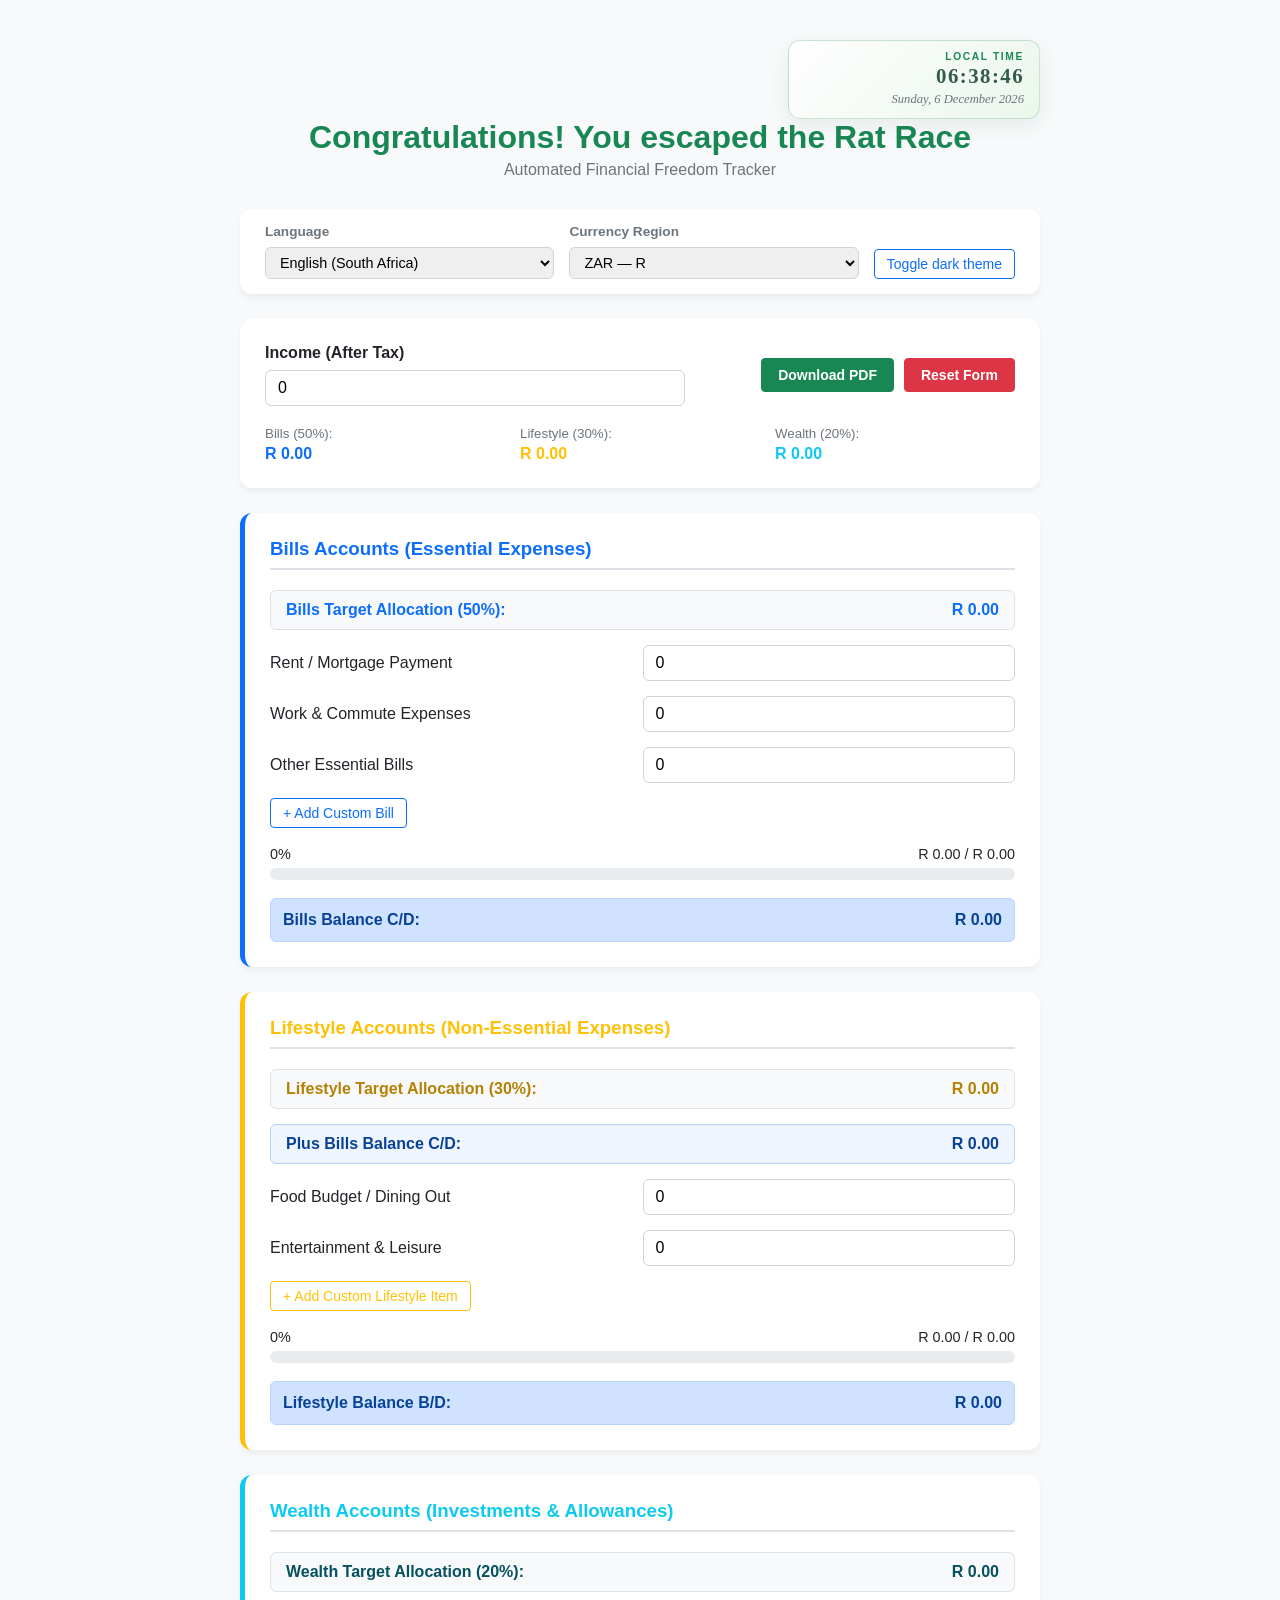
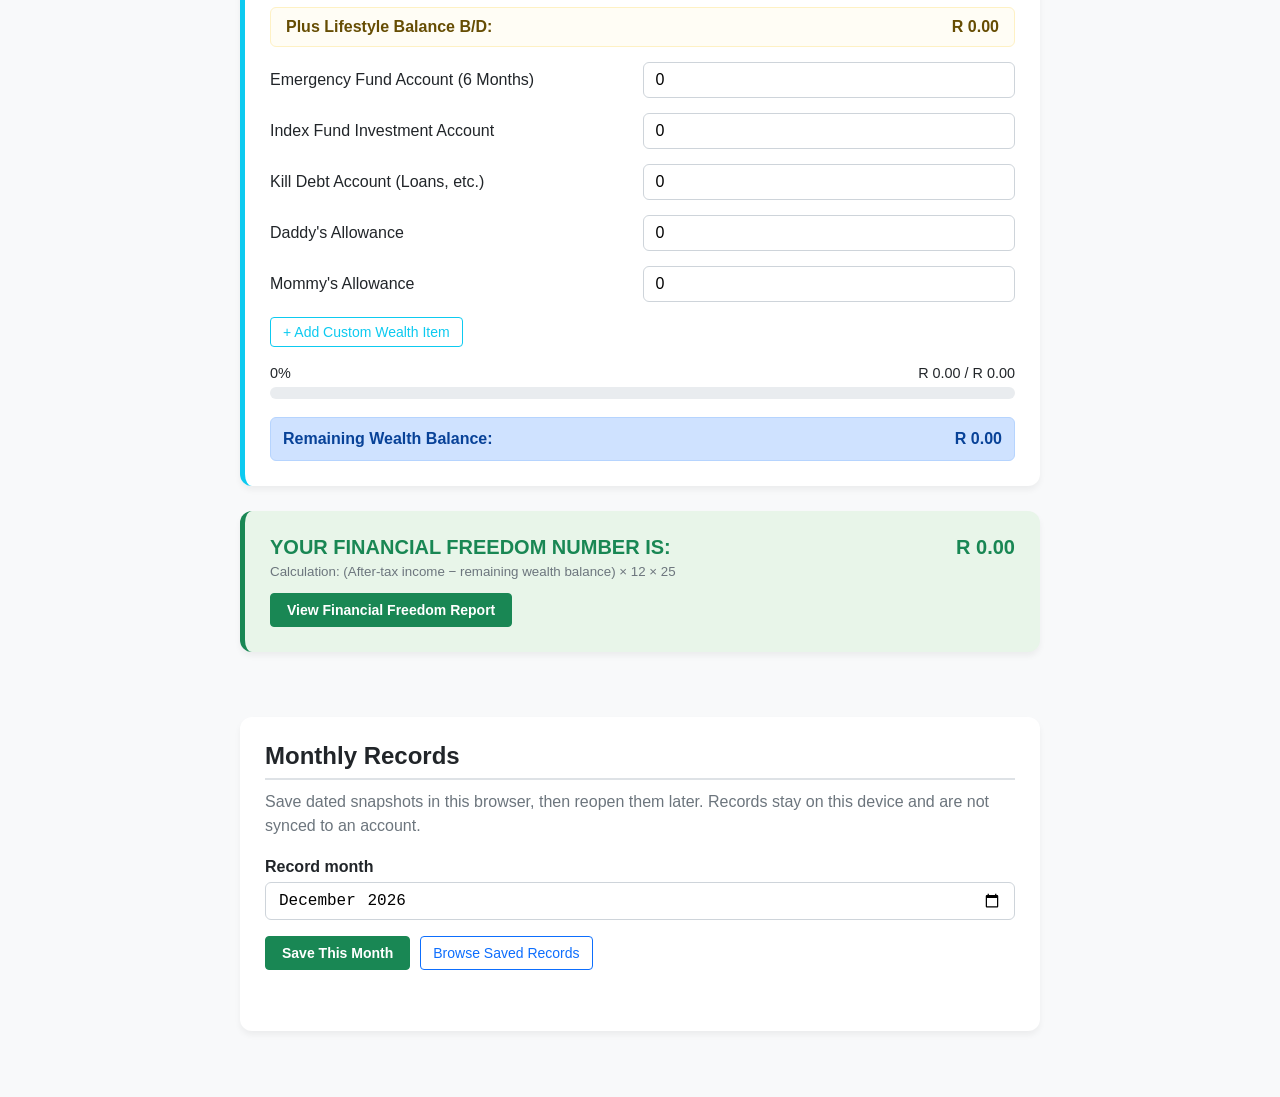
==== index.html @ a283a04d "Add site files for GitHub Pages" ====
<!DOCTYPE html>
<html lang="en-ZA">
<head>
  <meta charset="UTF-8">
  <meta name="viewport" content="width=device-width, initial-scale=1.0">
  <title>Escaping the Rat Race - Universal Rolling Budget Tracker</title>
  <style>
    body { font-family: -apple-system, BlinkMacSystemFont, "Segoe UI", Roboto, Helvetica, Arial, sans-serif; background-color: #f8f9fa; color: #212529; margin: 0; padding: 20px; }
    .container { max-width: 800px; margin: 0 auto; padding: 20px; }
    .text-center { position: relative; text-align: center; margin-bottom: 30px; padding-top: 58px; }
    .current-datetime {
      position: absolute;
      top: 0;
      right: 0;
      min-width: 220px;
      padding: 10px 15px 11px;
      border: 1px solid rgba(25, 135, 84, 0.22);
      border-radius: 12px;
      background: linear-gradient(135deg, rgba(255,255,255,0.96), rgba(232,245,233,0.9));
      box-shadow: 0 7px 20px rgba(25, 80, 55, 0.08);
      color: #355b49;
      text-align: right;
      font-variant-numeric: tabular-nums;
    }
    .current-datetime-label {
      display: block;
      margin-bottom: 2px;
      color: #198754;
      font-size: 0.64rem;
      font-weight: 800;
      letter-spacing: 0.16em;
      text-transform: uppercase;
    }
    .current-datetime-time {
      display: block;
      font-family: Georgia, "Times New Roman", serif;
      font-size: 1.3rem;
      font-weight: 700;
      letter-spacing: 0.07em;
      line-height: 1.2;
    }
    .current-datetime-date {
      display: block;
      margin-top: 3px;
      color: #6c757d;
      font-family: Georgia, "Times New Roman", serif;
      font-size: 0.79rem;
      font-style: italic;
    }
    .text-success { color: #198754; }
    .card { background: #ffffff; padding: 25px; border-radius: 12px; box-shadow: 0 4px 6px rgba(0,0,0,0.05); margin-bottom: 25px; }
    .border-bills { border-left: 5px solid #0d6efd; }
    .border-lifestyle { border-left: 5px solid #ffc107; }
    .border-wealth { border-left: 5px solid #0dcaf0; }
    .border-freedom { border-left: 5px solid #198754; background-color: #e8f5e9; }
    .row { display: flex; flex-wrap: wrap; margin-bottom: 15px; align-items: center; }
    .col { flex: 1; min-width: 250px; }
    .form-label { font-weight: bold; display: block; margin-bottom: 8px; }
    .form-control { width: 100%; padding: 8px 12px; border: 1px solid #ced4da; border-radius: 6px; box-sizing: border-box; font-size: 1rem; }
    .display-row { background: #f8f9fa; border: 1px solid #dee2e6; border-radius: 6px; padding: 10px 15px; margin-bottom: 15px; display: flex; justify-content: space-between; font-weight: bold; }
    .alert { padding: 12px; border-radius: 6px; font-weight: bold; display: flex; justify-content: space-between; margin-top: 15px; border: 1px solid transparent; transition: all 0.2s ease; }
    
    .balance-positive { background-color: #cfe2ff; color: #084298; border-color: #b6d4fe; }
    .balance-negative { background-color: #f8d7da; color: #842029; border-color: #f5c2c7; }
    
    .btn { padding: 6px 12px; border-radius: 4px; cursor: pointer; font-weight: 500; font-size: 0.875rem; background: transparent; transition: all 0.2s; }
    .btn-outline-primary { border: 1px solid #0d6efd; color: #0d6efd; }
    .btn-outline-primary:hover { background: #0d6efd; color: #fff; }
    .btn-outline-warning { border: 1px solid #ffc107; color: #ffc107; }
    .btn-outline-warning:hover { background: #ffc107; color: #212529; }
    .btn-outline-info { border: 1px solid #0dcaf0; color: #0dcaf0; }
    .btn-outline-info:hover { background: #0dcaf0; color: #212529; }
    .btn-outline-danger { border: 1px solid #dc3545; color: #dc3545; padding: 4px 8px; }
    .btn-outline-danger:hover { background: #dc3545; color: #fff; }
    .btn-danger { background-color: #dc3545; color: white; border: 1px solid #dc3545; padding: 8px 16px; font-weight: bold; margin-left: 5px; }
    .btn-danger:hover { background-color: #bb2d3b; border-color: #b02a37; }
    .btn-success { background-color: #198754; color: white; border: 1px solid #198754; padding: 8px 16px; font-weight: bold; }
    .btn-success:hover { background-color: #157347; border-color: #146c43; }
    .section-title { margin-top: 0; margin-bottom: 20px; padding-bottom: 8px; border-bottom: 2px solid #dee2e6; }
    .dynamic-row { display: flex; gap: 10px; margin-bottom: 10px; align-items: center; width: 100%; }

    body.dark-theme { background-color: #121820; color: #e2e8f0; color-scheme: dark; }
    .dark-theme .card { background-color: #1e2935; box-shadow: 0 4px 10px rgba(0,0,0,0.3); }
    .dark-theme .text-success,
    .dark-theme #lblFreedomTitle { color: #75d69c !important; }
    .dark-theme .form-label,
    .dark-theme label { color: #e2e8f0 !important; }
    .dark-theme .form-control { background-color: #111923; color: #e2e8f0; border-color: #526170; }
    .dark-theme .form-control::placeholder { color: #aab6c2; }
    .dark-theme .display-row { background-color: #263443; border-color: #526170; }
    .dark-theme .alert.balance-positive { background-color: #1e3a5f; color: #d7e8ff; border-color: #315a83; }
    .dark-theme .alert.balance-negative { background-color: #542b32; color: #ffe0e4; border-color: #87434d; }
    .dark-theme .border-freedom { background-color: #17352b; }
    .dark-theme .section-title { border-bottom-color: #526170; }
    .dark-theme .current-datetime {
      border-color: rgba(117, 214, 156, 0.28);
      background: linear-gradient(135deg, #1e2935, #203b32);
      color: #e2e8f0;
      box-shadow: 0 7px 20px rgba(0,0,0,0.22);
    }
    .dark-theme .current-datetime-label { color: #75d69c; }
    .dark-theme .current-datetime-date { color: #bdc8d3; }
    .dark-theme .btn-outline-primary,
    .dark-theme .btn-outline-warning,
    .dark-theme .btn-outline-info { filter: brightness(1.35); }
    .category-progress { margin: 18px 0; }
    .progress-summary { display: flex; justify-content: space-between; gap: 12px; margin-bottom: 6px; font-size: 0.9rem; font-variant-numeric: tabular-nums; }
    .progress-track { height: 12px; overflow: hidden; background: #e9ecef; border-radius: 999px; }
    .progress-fill { width: 0; height: 100%; border-radius: inherit; transition: width 0.25s ease, background-color 0.25s ease; }
    .progress-fill.progress-bills { background-color: #0d6efd; }
    .progress-fill.progress-lifestyle { background-color: #d39e00; }
    .progress-fill.progress-wealth { background-color: #0aa2c0; }
    .progress-fill.near-limit { background-color: #fd7e14; }
    .progress-fill.over-limit { background-color: #dc3545; }
    .dark-theme .progress-track { background-color: #394858; }
    html[dir="rtl"] .progress-track { direction: rtl; }
    .report-dialog {
      width: min(940px, calc(100% - 32px));
      max-width: 940px;
      max-height: calc(100vh - 32px);
      overflow: auto;
      border: 0;
      border-radius: 12px;
      padding: 24px;
      color: #212529;
      background: #fff;
      box-shadow: 0 16px 48px rgba(0,0,0,0.28);
    }
    .report-dialog::backdrop { background: rgba(15, 23, 42, 0.72); }
    .dark-theme .report-dialog { color: #e2e8f0; background: #1e2935; }
    .records-dialog {
      width: min(620px, calc(100% - 32px));
      max-width: 620px;
    }
    .records-actions { display: flex; flex-wrap: wrap; gap: 10px; margin-top: 16px; }
    .records-status { min-height: 1.5em; margin: 12px 0 0; font-weight: 600; }
    .records-dialog .report-section { margin-top: 16px; }
    .records-dialog .report-input-grid { margin-top: 14px; }
    .report-header { display: flex; justify-content: space-between; gap: 16px; align-items: flex-start; }
    .report-header h2 { margin: 0 0 8px; }
    .report-notice { margin: 0 0 20px; color: #6c757d; line-height: 1.5; }
    .dark-theme .report-notice { color: #bdc8d3; }
    .report-section { border-top: 1px solid #dee2e6; padding-top: 18px; margin-top: 20px; }
    .dark-theme .report-section { border-top-color: #526170; }
    .report-input-grid { display: grid; grid-template-columns: repeat(auto-fit, minmax(180px, 1fr)); gap: 12px; }
    .report-input-grid label { font-weight: 600; }
    .report-input-grid input { margin-top: 6px; }
    .report-scenario-inputs { margin-top: 14px; }
    .report-summary-grid, .report-scenario-grid { display: grid; grid-template-columns: repeat(auto-fit, minmax(190px, 1fr)); gap: 12px; }
    .report-metric { background: #f8f9fa; border: 1px solid #dee2e6; border-radius: 8px; padding: 12px; }
    .dark-theme .report-metric { background: #263443; border-color: #526170; }
    .report-metric strong { display: block; margin-top: 6px; font-size: 1.1rem; overflow-wrap: anywhere; }
    .report-time-to-goal {
      margin: 22px 0;
      padding: 22px;
      border: 2px solid #198754;
      border-radius: 10px;
      background: #e8f5e9;
      color: #146c43;
      font-size: clamp(1.35rem, 3.5vw, 2rem);
      font-weight: 800;
      line-height: 1.35;
      text-align: center;
    }
    .dark-theme .report-time-to-goal { background: #17352b; color: #75d69c; }
    .report-chart { width: 100%; min-height: 250px; margin-top: 12px; }
    .report-chart svg { display: block; width: 100%; height: auto; }
    .report-table-wrap { overflow-x: auto; }
    .report-table { width: 100%; border-collapse: collapse; font-variant-numeric: tabular-nums; }
    .report-table th, .report-table td { padding: 9px; text-align: left; border-bottom: 1px solid #dee2e6; }
    .dark-theme .report-table th, .dark-theme .report-table td { border-bottom-color: #526170; }
    .dark-theme .report-chart svg text { fill: #e2e8f0 !important; }
    .report-error { color: #b02a37; font-weight: 600; }
    .report-actions { display: flex; flex-wrap: wrap; gap: 10px; margin-top: 20px; }
    .report-fund-list { padding-left: 22px; }
    .report-fund-list li { margin: 8px 0; }
    @media (prefers-reduced-motion: reduce) {
      .progress-fill { transition: none; }
    }
    @media (max-width: 560px) {
      .text-center { padding-top: 72px; }
      .current-datetime { right: 50%; min-width: 0; padding: 7px 11px; transform: translateX(50%); }
      .current-datetime-time { font-size: 1.1rem; }
      .current-datetime-date { font-size: 0.73rem; }
    }
    @media print {
      body { background-color: #fff; padding: 0; }
      .btn, .btn-danger, .btn-success, select, .no-print { display: none !important; }
      .card { box-shadow: none; border: 1px solid #dee2e6; }
      body.printing-report > .container { display: none !important; }
      body.printing-report { background: #fff; color: #212529; padding: 0; }
      body.printing-report #reportDialog {
        display: block;
        position: static;
        inset: auto;
        width: auto;
        max-width: none;
        max-height: none;
        overflow: visible;
        margin: 0;
        padding: 0;
        border: 0;
        border-radius: 0;
        box-shadow: none;
        color: #212529;
        background: #fff;
      }
      body.printing-report #reportDialog::backdrop { display: none; }
      body.printing-report .report-metric { break-inside: avoid; }
      body.printing-report .report-chart svg text { fill: #212529 !important; }
    }
  </style>
</head>
<body>

  <div class="container">
    <div class="text-center">
      <div class="current-datetime" role="group" aria-label="Current local date and time">
        <span id="dateTimeLabel" class="current-datetime-label">Local time</span>
        <time id="currentTime" class="current-datetime-time"></time>
        <time id="currentDate" class="current-datetime-date"></time>
      </div>
      <h1 id="mainTitle" class="text-success" style="font-weight: 800; margin-bottom: 5px;">Congratulations! You escaped the Rat Race</h1>
      <p id="subTitle" style="color: #6c757d; margin: 0;">Automated Financial Freedom Tracker</p>
    </div>

    <!-- GLOBAL LOCALIZATION DROPDOWNS -->
    <div class="card no-print" style="padding: 15px 25px;">
      <div style="display: flex; gap: 15px; flex-wrap: wrap;">
        <div style="flex: 1; min-width: 220px;">
          <label id="lblLanguage" class="form-label" style="font-size: 0.85rem; color: #6c757d;">Language / Taal / Izilimi</label>
          <select id="langSelector" class="form-control" onchange="changeLanguage()" style="padding: 6px 10px; font-size: 0.9rem;">
            <!-- South African Official Languages -->
            <option value="en-ZA">English (South Africa)</option>
            <option value="en-ZM">English (Zambia)</option>
            <option value="af">Afrikaans</option>
            <option value="zu">isiZulu</option>
            <option value="xh">isiXhosa</option>
            <option value="st">Sesotho</option>
            <!-- Major Global Languages -->
            <option value="en-US">English (United States)</option>
            <option value="es">Español (Spanish)</option>
            <option value="fr">Français (French)</option>
            <option value="de">Deutsch (German)</option>
            <option value="zh">中文 (Chinese)</option>
            <option value="hi">हिन्दी (Hindi)</option>
            <option value="ar">العربية (Arabic)</option>
            <option value="pt">Português (Portuguese)</option>
            <option value="ru">Русский (Russian)</option>
            <option value="ja">日本語 (Japanese)</option>
          </select>
        </div>
        <div style="flex: 1; min-width: 220px;">
          <label id="lblCurrencyRegion" class="form-label" style="font-size: 0.85rem; color: #6c757d;">Currency Region</label>
          <select id="currencySelector" class="form-control" onchange="calculateBudget()" style="padding: 6px 10px; font-size: 0.9rem;">
            <!-- Primary and Global Currencies -->
            <option value="ZAR">ZAR — R</option>
            <option value="ZMW">ZMW — ZK</option>
            <option value="USD">USD — $</option>
            <option value="EUR">EUR — €</option>
            <option value="GBP">GBP — £</option>
            <!-- Extended African & Global Options -->
            <option value="BWP">BWP — P</option>
            <option value="NAD">NAD — $</option>
            <option value="NGN">NGN — ₦</option>
            <option value="KES">KES — KSh</option>
            <option value="JPY">JPY — ¥</option>
            <option value="CNY">CNY — ¥</option>
            <option value="INR">INR — ₹</option>
            <option value="AUD">AUD — $</option>
            <option value="CAD">CAD — $</option>
            <option value="BRL">BRL — R$</option>
            <option value="RUB">RUB — ₽</option>
          </select>
        </div>
        <div style="display: flex; align-items: flex-end;">
          <button id="btnTheme" class="btn btn-outline-primary" type="button" onclick="toggleTheme()" aria-pressed="false">Toggle dark theme</button>
        </div>
      </div>
    </div>

    <!-- MAIN INCOME INPUT -->
    <div class="card">
      <div class="row" style="margin-bottom: 20px;">
        <div style="flex: 2; min-width: 200px; margin-right: 15px;">
          <label id="lblIncome" class="form-label">Income (After Tax)</label>
          <input type="number" id="income" class="form-control" value="0" oninput="calculateBudget()">
        </div>
        <div style="flex: 1.5; min-width: 220px; display: flex; align-items: flex-end; justify-content: flex-end; gap: 5px;">
          <button id="btnPrint" class="btn btn-success" onclick="window.print()">Download PDF</button>
          <button id="btnReset" class="btn btn-danger" onclick="resetForm()">Reset Form</button>
        </div>
      </div>

      <!-- Summary Targets Display -->
      <div style="display: flex; gap: 15px; flex-wrap: wrap;">
        <div style="flex: 1; min-width: 150px;" class="target-box">
          <small id="lblOverviewBills" style="color: #6c757d; display: block; margin-bottom: 4px;">Bills (50%):</small>
          <span id="overviewBills" style="color: #0d6efd; font-weight: bold;">0.00</span>
        </div>
        <div style="flex: 1; min-width: 150px;" class="target-box">
          <small id="lblOverviewLifestyle" style="color: #6c757d; display: block; margin-bottom: 4px;">Lifestyle (30%):</small>
          <span id="overviewLifestyle" style="color: #ffc107; font-weight: bold;">0.00</span>
        </div>
        <div style="flex: 1; min-width: 150px;" class="target-box">
          <small id="lblOverviewWealth" style="color: #6c757d; display: block; margin-bottom: 4px;">Wealth (20%):</small>
          <span id="overviewWealth" style="color: #0dcaf0; font-weight: bold;">0.00</span>
        </div>
      </div>
    </div>

    <!-- BILLS ACCOUNTS -->
    <div class="card border-bills">
      <h3 id="titleBills" class="section-title" style="color: #0d6efd;">Bills Accounts (Essential Expenses)</h3>
      <div class="display-row" style="color: #0d6efd;">
        <span id="lblTargetBills">Bills Target Allocation (50%):</span>
        <span id="targetBills">0.00</span>
      </div>
      <div class="row">
        <div class="col"><label id="lblRent">Rent / Mortgage Payment</label></div>
        <div class="col"><input type="number" id="rent" class="form-control expense-bills" value="0" oninput="calculateBudget()"></div>
      </div>
      <div class="row">
        <div class="col"><label id="lblWork">Work & Commute Expenses</label></div>
        <div class="col"><input type="number" id="workExpenses" class="form-control expense-bills" value="0" oninput="calculateBudget()"></div>
      </div>
      <div class="row">
        <div class="col"><label id="lblOtherBills">Other Essential Bills</label></div>
        <div class="col"><input type="number" id="otherBills" class="form-control expense-bills" value="0" oninput="calculateBudget()"></div>
      </div>
      <div id="bills-dynamic-container" style="margin-bottom: 15px;"></div>
      <div>
        <button id="btnAddBill" class="btn btn-outline-primary" onclick="addNewRow('bills-dynamic-container', 'expense-bills')">+ Add Custom Bill</button>
      </div>
      <div class="category-progress">
        <div class="progress-summary">
          <span id="billsProgressPercent">0%</span>
          <span id="billsProgressAmount"></span>
        </div>
        <div id="billsProgress" class="progress-track" role="progressbar" aria-labelledby="titleBills" aria-valuemin="0" aria-valuemax="100" aria-valuenow="0" aria-valuetext="0%">
          <div id="billsProgressFill" class="progress-fill progress-bills"></div>
        </div>
      </div>
        <div id="billsAlertBox" class="alert balance-positive">
        <span id="lblBillsBalText">Bills Balance C/D:</span>
        <span id="billsBalance">0.00</span>
      </div>
    </div>

    <!-- LIFESTYLE ACCOUNTS -->
    <div class="card border-lifestyle">
      <h3 id="titleLifestyle" class="section-title" style="color: #ffc107;">Lifestyle Accounts (Non-Essential Expenses)</h3>
      
      <div class="display-row" style="color: #b58104;">
        <span id="lblTargetLifestyle">Lifestyle Target Allocation (30%):</span>
        <span id="targetLifestyle">0.00</span>
      </div>

      <div class="display-row" style="color: #084298; background: #eef5ff; border-color: #b6d4fe;">
        <span id="lblRolledBills">Plus Bills Balance C/D:</span>
        <span id="rolledBillsBalance">0.00</span>
      </div>

      <div class="row">
        <div class="col"><label id="lblFood">Food Budget / Dining Out</label></div>
        <div class="col"><input type="number" id="food" class="form-control expense-lifestyle" value="0" oninput="calculateBudget()"></div>
      </div>
      <div class="row">
        <div class="col"><label id="lblLeisure">Entertainment & Leisure</label></div>
        <div class="col"><input type="number" id="leisure" class="form-control expense-lifestyle" value="0" oninput="calculateBudget()"></div>
      </div>

      <div id="lifestyle-dynamic-container" style="margin-bottom: 15px;"></div>

      <div>
        <button id="btnAddLifestyle" class="btn btn-outline-warning" onclick="addNewRow('lifestyle-dynamic-container', 'expense-lifestyle')">+ Add Custom Lifestyle Item</button>
      </div>
      <div class="category-progress">
        <div class="progress-summary">
          <span id="lifestyleProgressPercent">0%</span>
          <span id="lifestyleProgressAmount"></span>
        </div>
        <div id="lifestyleProgress" class="progress-track" role="progressbar" aria-labelledby="titleLifestyle" aria-valuemin="0" aria-valuemax="100" aria-valuenow="0" aria-valuetext="0%">
          <div id="lifestyleProgressFill" class="progress-fill progress-lifestyle"></div>
        </div>
      </div>

      <div id="lifestyleAlertBox" class="alert balance-positive">
        <span id="lblLifestyleBalText">Lifestyle Balance B/D:</span>
        <span id="lifestyleBalance">0.00</span>
      </div>
    </div>

    <!-- WEALTH ACCOUNTS -->
    <div class="card border-wealth">
      <h3 id="titleWealth" class="section-title" style="color: #0dcaf0;">Wealth Accounts (Investments & Allowances)</h3>
      
      <div class="display-row" style="color: #055160;">
        <span id="lblTargetWealth">Wealth Target Allocation (20%):</span>
        <span id="targetWealth">0.00</span>
      </div>

      <div class="display-row" style="color: #664d03; background: #fffdf5; border-color: #fef1c4;">
        <span id="lblRolledLifestyle">Plus Lifestyle Balance B/D:</span>
        <span id="rolledLifestyleBalance">0.00</span>
      </div>

      <div class="row">
        <div class="col"><label id="lblEmergency">Emergency Fund Account (6 Months)</label></div>
        <div class="col"><input type="number" id="emergencyFund" class="form-control expense-wealth" value="0" oninput="calculateBudget()"></div>
      </div>
      <div class="row">
        <div class="col"><label id="lblIndex">Index Fund Investment Account</label></div>
        <div class="col"><input type="number" id="indexFund" class="form-control expense-wealth" value="0" oninput="calculateBudget()"></div>
      </div>
      <div class="row">
        <div class="col"><label id="lblDebt">Kill Debt Account (Loans, etc.)</label></div>
        <div class="col"><input type="number" id="killDebt" class="form-control expense-wealth" value="0" oninput="calculateBudget()"></div>
      </div>
      <div class="row">
        <div class="col"><label id="lblDaddyAllowance">Daddy's Allowance</label></div>
        <div class="col"><input type="number" id="daddyAllowance" class="form-control expense-wealth" value="0" oninput="calculateBudget()"></div>
      </div>
      <div class="row">
        <div class="col"><label id="lblMommyAllowance">Mommy's Allowance</label></div>
        <div class="col"><input type="number" id="mommyAllowance" class="form-control expense-wealth" value="0" oninput="calculateBudget()"></div>
      </div>

      <div id="wealth-dynamic-container" style="margin-bottom: 15px;"></div>

      <div>
        <button id="btnAddWealth" class="btn btn-outline-info" onclick="addNewRow('wealth-dynamic-container', 'expense-wealth')">+ Add Custom Wealth Item</button>
      </div>
      <div class="category-progress">
        <div class="progress-summary">
          <span id="wealthProgressPercent">0%</span>
          <span id="wealthProgressAmount"></span>
        </div>
        <div id="wealthProgress" class="progress-track" role="progressbar" aria-labelledby="titleWealth" aria-valuemin="0" aria-valuemax="100" aria-valuenow="0" aria-valuetext="0%">
          <div id="wealthProgressFill" class="progress-fill progress-wealth"></div>
        </div>
      </div>

      <div id="wealthAlertBox" class="alert balance-positive">
        <span id="lblWealthBalText">Remaining Wealth Balance:</span>
        <span id="wealthBalance">0.00</span>
      </div>
    </div>

    <!-- GLOBAL SCORECARD -->
    <div class="card border-freedom">
      <div style="display: flex; justify-content: space-between; align-items: center; font-weight: 800; font-size: 1.25rem;">
        <span id="lblFreedomTitle" class="text-success">YOUR FINANCIAL FREEDOM NUMBER IS:</span>
        <span id="financialFreedomNumber" class="text-success">0.00</span>
      </div>
      <small id="lblFormulaText" style="color: #6c757d; display: block; margin-top: 5px; font-weight: 500;">Calculation: (After-tax income − remaining wealth balance) × 12 × 25</small>
      <button id="btnReport" class="btn btn-success no-print" type="button" style="margin-top: 14px;" onclick="openFinancialFreedomReport()">View Financial Freedom Report</button>
    </div>

  </div> <!-- This closes your main .container div -->

  <div class="container">
    <div class="card no-print monthly-record-card">
      <h2 id="monthlyRecordsHeading" class="section-title" style="margin-bottom: 10px;">Monthly Records</h2>
      <p id="monthlyRecordsDescription" class="report-notice">Save dated snapshots in this browser, then reopen them later. Records stay on this device and are not synced to an account.</p>
      <div class="report-input-grid">
        <label for="recordMonth"><span id="recordMonthLabel">Record month</span>
          <input id="recordMonth" class="form-control" type="month" required>
        </label>
      </div>
      <div class="records-actions">
        <button id="btnSaveMonthlyRecord" class="btn btn-success" type="button" onclick="saveMonthlyRecord()">Save This Month</button>
        <button id="btnBrowseMonthlyRecords" class="btn btn-outline-primary" type="button" onclick="openMonthlyRecords()">Browse Saved Records</button>
      </div>
      <p id="monthlyRecordStatus" class="records-status" role="status" aria-live="polite"></p>
    </div>
  </div>

  <dialog id="reportDialog" class="report-dialog" aria-labelledby="reportTitle">
    <div class="report-header">
      <div>
        <h2 id="reportTitle">Financial Freedom &amp; Investment Report</h2>
        <p id="reportGeneratedAt" class="report-notice"></p>
      </div>
      <button id="btnCloseReport" class="btn btn-outline-danger no-print" type="button" aria-label="Close report" onclick="closeFinancialFreedomReport()">Close</button>
    </div>
    <p id="reportDisclaimer" class="report-notice">This report is generated entirely in your browser. It uses illustrative assumptions, not predictions or investment advice. Past performance does not guarantee future results.</p>

    <section class="report-section" aria-labelledby="reportBudgetHeading">
      <h3 id="reportBudgetHeading" data-report-label="budgetHeading">Your current budget snapshot</h3>
      <p id="reportFormulaDescription"></p>
      <div id="reportBudgetSummary" class="report-summary-grid"></div>
      <p id="reportTargetNote" class="report-notice"></p>
    </section>

    <section class="report-section" aria-labelledby="reportAssumptionsHeading">
      <h3 id="reportAssumptionsHeading" data-report-label="assumptionsHeading">Projection assumptions</h3>
      <p class="report-notice"><span id="reportCurrencyIntro">All projection amounts use</span> <strong id="reportCurrencyCode">ZAR</strong><span id="reportContributionTiming">. The monthly contribution is assumed to be invested at each month’s end.</span></p>
      <form id="reportForm">
        <div class="report-input-grid">
          <label for="reportStartingBalance"><span data-report-label="startingBalance">Starting invested balance</span>
            <input id="reportStartingBalance" class="form-control" type="number" min="0" step="any" value="0" required>
          </label>
          <label for="reportTarget"><span data-report-label="projectionTarget">Financial Freedom Number target for this projection</span>
            <input id="reportTarget" class="form-control" type="number" min="0" step="any" value="0" required>
          </label>
          <label for="reportContributionFrequency"><span data-report-label="contributionFrequency">Contribution frequency</span>
            <select id="reportContributionFrequency" class="form-control">
              <option value="monthly" data-report-label="monthlyFrequency" selected>Monthly</option>
              <option value="weekly" data-report-label="weeklyFrequency">Weekly</option>
            </select>
          </label>
          <label for="reportContributionAmount"><span id="reportContributionLabel" data-report-label="monthlyContribution">Monthly investment contribution</span>
            <input id="reportContributionAmount" class="form-control" type="number" min="0" step="any" value="0" required>
          </label>
          <label for="reportAnnualFee"><span data-report-label="annualFee">Annual fund fee (%)</span>
            <input id="reportAnnualFee" class="form-control" type="number" min="0" max="5" step="0.01" value="0.2" required>
          </label>
          <label for="reportInflation"><span data-report-label="inflation">Annual inflation assumption (%)</span>
            <input id="reportInflation" class="form-control" type="number" min="0" max="30" step="0.1" value="2.5" required>
          </label>
          <label for="reportYears"><span data-report-label="horizon">Projection horizon (years)</span>
            <input id="reportYears" class="form-control" type="number" min="1" max="80" step="1" value="30" required>
          </label>
          <label for="reportHeadlineScenario"><span data-report-label="headlineScenario">Scenario used for time-to-target result</span>
            <select id="reportHeadlineScenario" class="form-control">
              <option value="conservative" data-report-scenario="conservative">Conservative</option>
              <option value="middle" selected data-report-scenario="middle">Middle</option>
              <option value="optimistic" data-report-scenario="optimistic">Optimistic</option>
            </select>
          </label>
        </div>
        <div class="report-input-grid report-scenario-inputs">
          <label for="reportConservativeRate"><span data-report-label="conservativeReturn">Conservative gross return (% / year)</span>
            <input id="reportConservativeRate" class="form-control" type="number" min="-50" max="50" step="0.1" value="4" required>
          </label>
          <label for="reportMiddleRate"><span data-report-label="middleReturn">Middle gross return (% / year)</span>
            <input id="reportMiddleRate" class="form-control" type="number" min="-50" max="50" step="0.1" value="7" required>
          </label>
          <label for="reportOptimisticRate"><span data-report-label="optimisticReturn">Optimistic gross return (% / year)</span>
            <input id="reportOptimisticRate" class="form-control" type="number" min="-50" max="50" step="0.1" value="10" required>
          </label>
        </div>
      </form>
      <p id="reportError" class="report-error" role="alert" hidden></p>
    </section>

    <section class="report-section" aria-labelledby="reportProjectionHeading">
      <h3 id="reportProjectionHeading" data-report-label="projectionHeading">Illustrative compound-growth projection</h3>
      <p id="reportProjectionMethod" class="report-notice"></p>
      <p id="reportTimeToGoal" class="report-time-to-goal" aria-live="polite"></p>
      <p id="reportTimeScenarioNote" class="report-notice"></p>
      <div id="reportScenarioCards" class="report-scenario-grid"></div>
      <div id="reportChart" class="report-chart"></div>
      <h4 data-report-label="yearTableHeading">Year-by-year projected balances (nominal)</h4>
      <div class="report-table-wrap">
        <table class="report-table">
          <thead>
            <tr>
              <th scope="col" data-report-label="year">Year</th>
              <th scope="col" data-report-scenario="conservative">Conservative</th>
              <th scope="col" data-report-scenario="middle">Middle</th>
              <th scope="col" data-report-scenario="optimistic">Optimistic</th>
            </tr>
          </thead>
          <tbody id="reportYearTable"></tbody>
        </table>
      </div>
      <div class="report-table-wrap">
        <table class="report-table">
          <thead>
            <tr>
              <th scope="col" data-report-label="scenario">Scenario</th>
              <th scope="col" data-report-label="grossReturn">Gross return</th>
              <th scope="col" data-report-label="netReturn">Net return after fee</th>
              <th id="reportRequiredContributionHeading" scope="col" data-report-label="requiredContribution">Required monthly contribution</th>
              <th scope="col" data-report-label="projectedValue">Projected value at horizon</th>
              <th scope="col" data-report-label="todayValue">Value in today's money</th>
            </tr>
          </thead>
          <tbody id="reportScenarioTable"></tbody>
        </table>
      </div>
    </section>

    <section class="report-section" aria-labelledby="reportFundsHeading">
      <h3 id="reportFundsHeading" data-report-label="fundsHeading">Examples of low-cost index funds and ETFs</h3>
      <p id="reportFundsNote" class="report-notice">These examples track different markets and are not interchangeable recommendations. Availability, fees, tax treatment, fund structure, and currency exposure vary by country. No live fund data is loaded; verify current details with the issuer before investing.</p>
      <ul class="report-fund-list">
        <li><strong>VOO — Vanguard S&amp;P 500 ETF:</strong> large U.S. companies.</li>
        <li><strong>VTI — Vanguard Total Stock Market ETF:</strong> broad U.S. stock market.</li>
        <li><strong>VTSAX — Vanguard Total Stock Market mutual fund:</strong> broad U.S. stock market; overlaps substantially with VTI.</li>
        <li><strong>VT — Vanguard Total World Stock ETF:</strong> global stocks.</li>
        <li><strong>VXUS — Vanguard Total International Stock ETF:</strong> international stocks excluding the U.S.</li>
        <li><strong>URTH — iShares MSCI World ETF:</strong> developed-market stocks.</li>
        <li><strong>SWDA — iShares Core MSCI World UCITS ETF:</strong> developed-market stocks; exchange tickers can vary.</li>
        <li><strong>CSPX — iShares Core S&amp;P 500 UCITS ETF:</strong> U.S. S&amp;P 500 stocks.</li>
        <li><strong>10X Total World Stock Feeder Fund:</strong> global exposure; confirm current product name and terms.</li>
        <li><strong>Satrix MSCI World Feeder ETF:</strong> developed-market exposure; confirm current listing details.</li>
      </ul>
    </section>

    <div class="report-actions no-print">
      <button id="btnPrintReport" class="btn btn-success" type="button" onclick="printFinancialFreedomReport()">Print / Save as PDF</button>
      <button id="btnCloseReportFooter" class="btn btn-outline-primary" type="button" onclick="closeFinancialFreedomReport()">Close report</button>
    </div>
  </dialog>

  <dialog id="recordsDialog" class="report-dialog records-dialog" aria-labelledby="recordsDialogTitle">
    <div class="report-header">
      <div>
        <h2 id="recordsDialogTitle">Saved Monthly Records</h2>
        <p id="recordsDialogDescription" class="report-notice">Choose a month to review or load a saved budget snapshot.</p>
      </div>
      <button id="btnCloseRecords" class="btn btn-outline-danger no-print" type="button" onclick="closeMonthlyRecords()">Close</button>
    </div>
    <label for="savedRecordMonth"><span id="savedRecordMonthLabel">Saved month</span>
      <select id="savedRecordMonth" class="form-control"></select>
    </label>
    <p id="savedRecordSummary" class="report-notice" style="margin-top: 12px;"></p>
    <div class="records-actions no-print">
      <button id="btnLoadMonthlyRecord" class="btn btn-success" type="button" onclick="loadSelectedMonthlyRecord()">Load This Record</button>
      <button id="btnExportMonthlyRecords" class="btn btn-outline-primary" type="button" onclick="exportMonthlyRecords()">Export Backup</button>
      <label id="btnImportMonthlyRecords" class="btn btn-outline-primary" for="monthlyRecordsImportFile">Import Backup</label>
      <input id="monthlyRecordsImportFile" type="file" accept="application/json,.json" hidden onchange="importMonthlyRecords(event)">
    </div>
    <p id="recordsDialogStatus" class="records-status" role="status" aria-live="polite"></p>
  </dialog>

  <script src="app_v2.js?v=20261031-records3"></script>
</body>
</html>
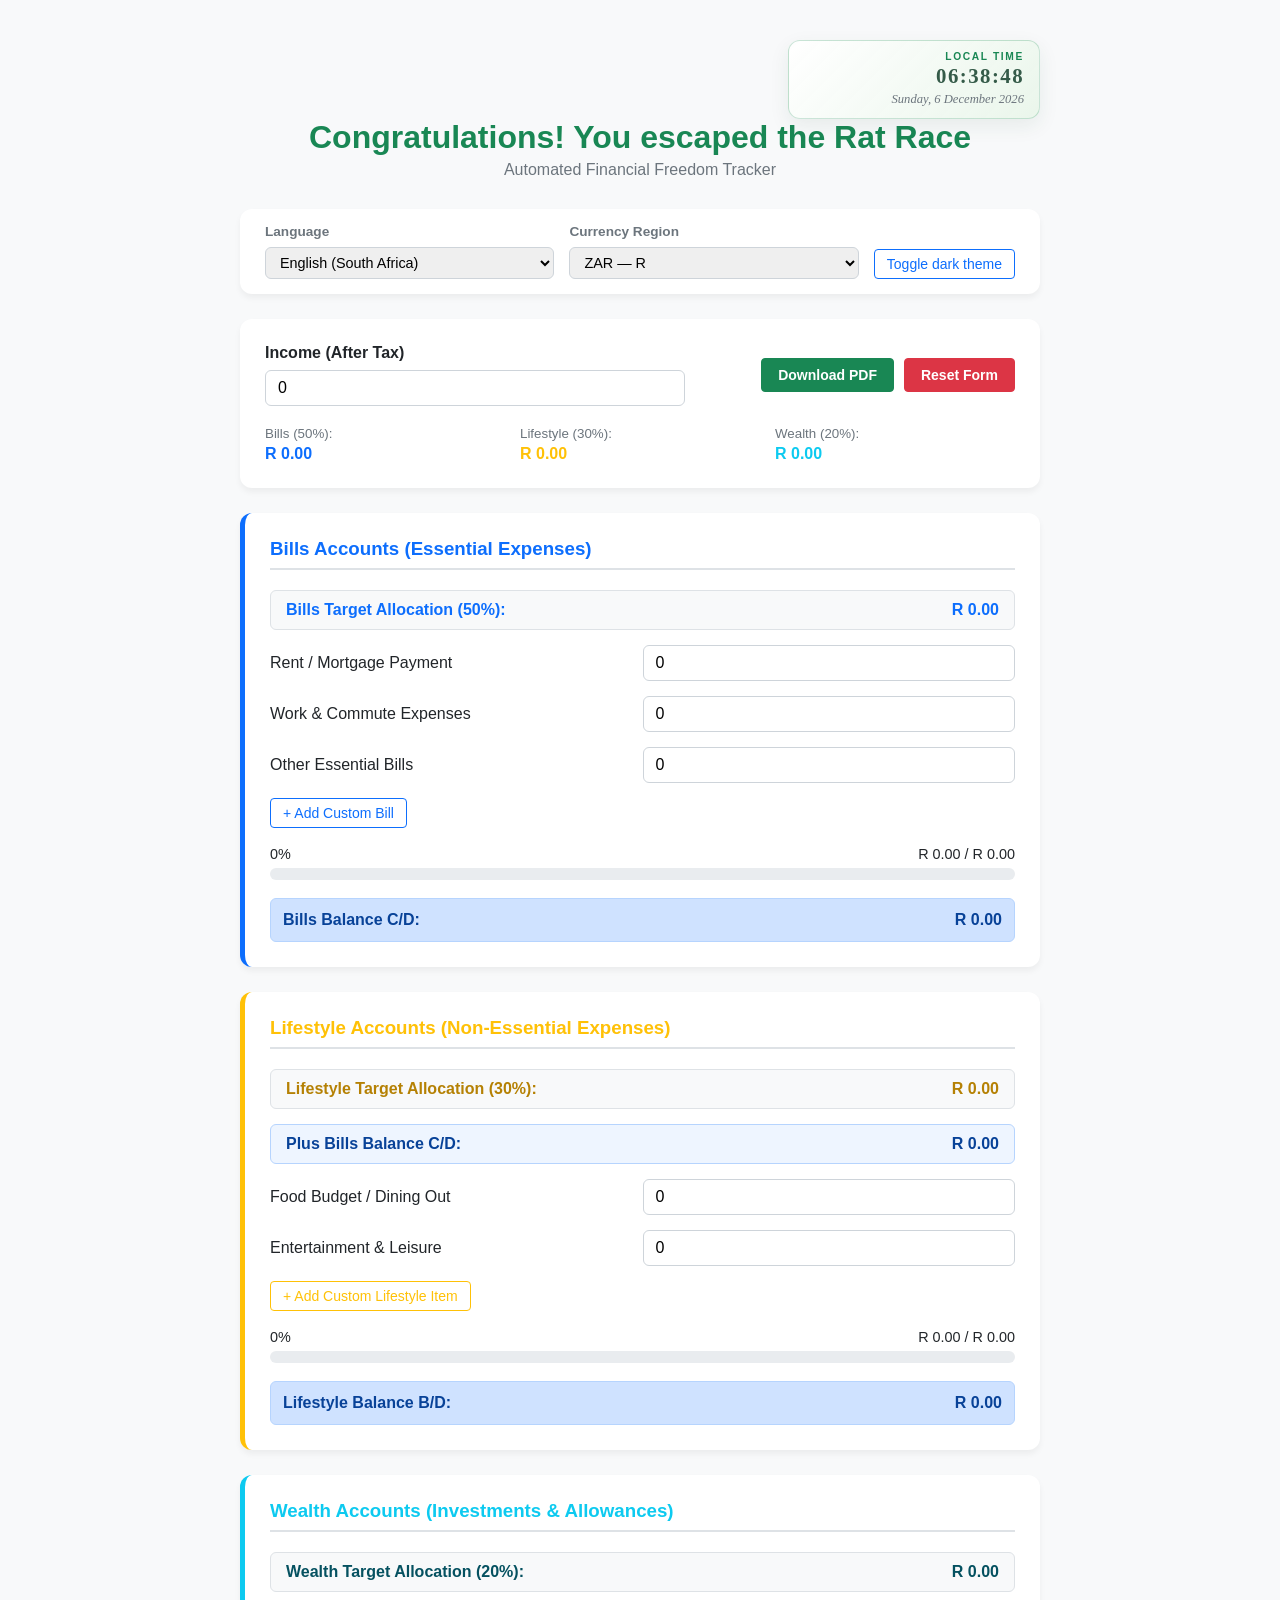
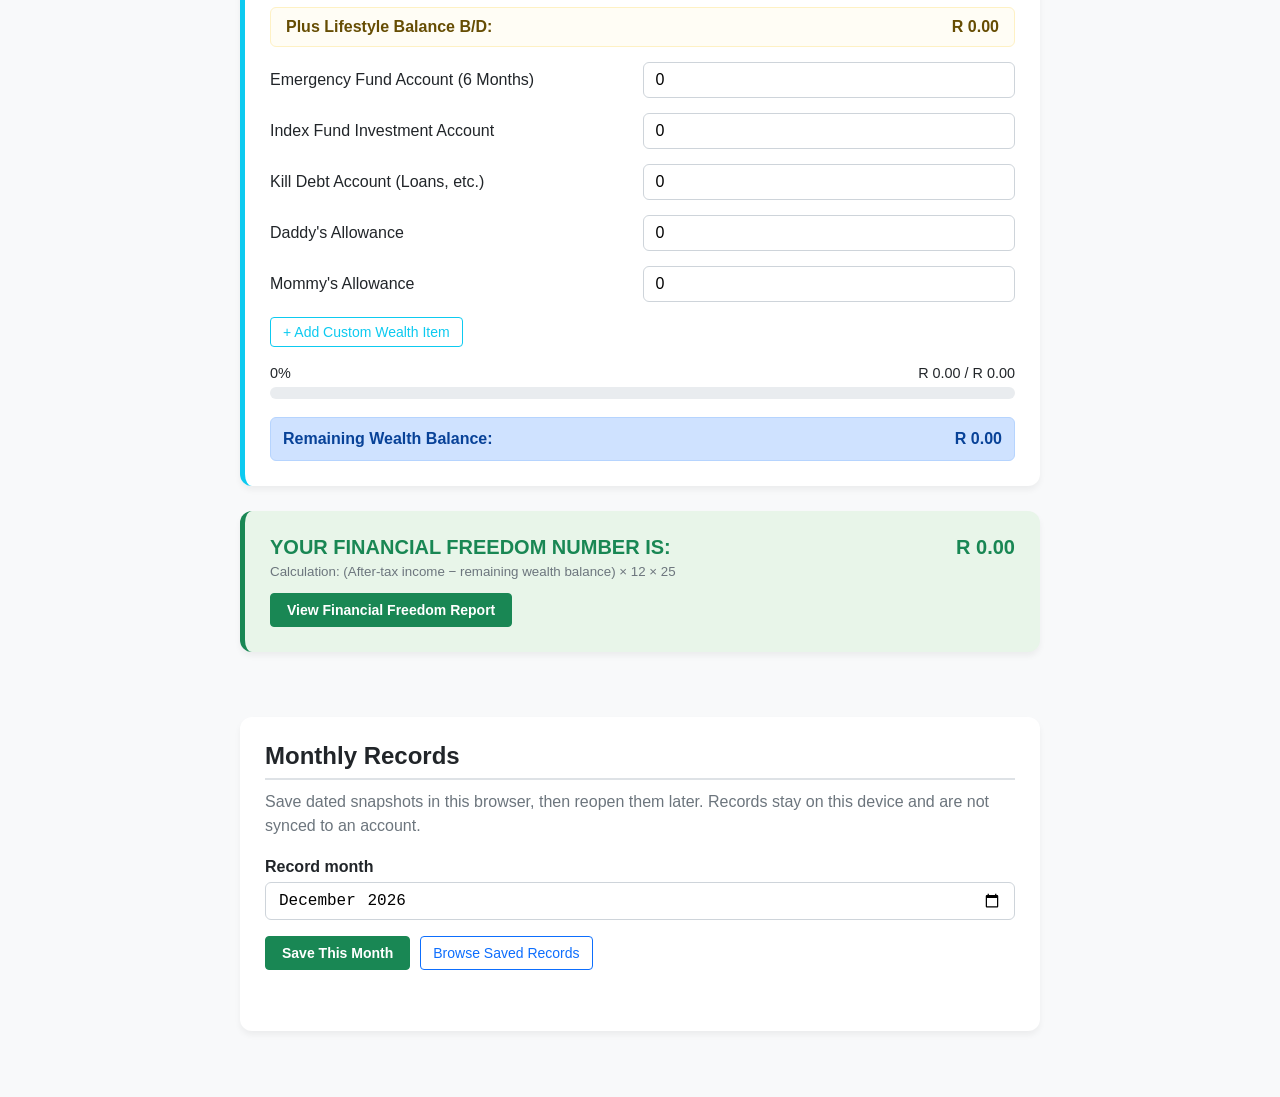
==== commit beca8062: "Add progressive custom icons and web app manifest" ====
--- a/index.html
+++ b/index.html
@@ -4,6 +4,10 @@
   <meta charset="UTF-8">
   <meta name="viewport" content="width=device-width, initial-scale=1.0">
   <title>Escaping the Rat Race - Universal Rolling Budget Tracker</title>
+  <meta name="theme-color" content="#10382f">
+  <link rel="icon" type="image/svg+xml" href="./icon.svg">
+  <link rel="apple-touch-icon" sizes="180x180" href="./apple-touch-icon.png">
+  <link rel="manifest" href="./site.webmanifest">
   <style>
     body { font-family: -apple-system, BlinkMacSystemFont, "Segoe UI", Roboto, Helvetica, Arial, sans-serif; background-color: #f8f9fa; color: #212529; margin: 0; padding: 20px; }
     .container { max-width: 800px; margin: 0 auto; padding: 20px; }
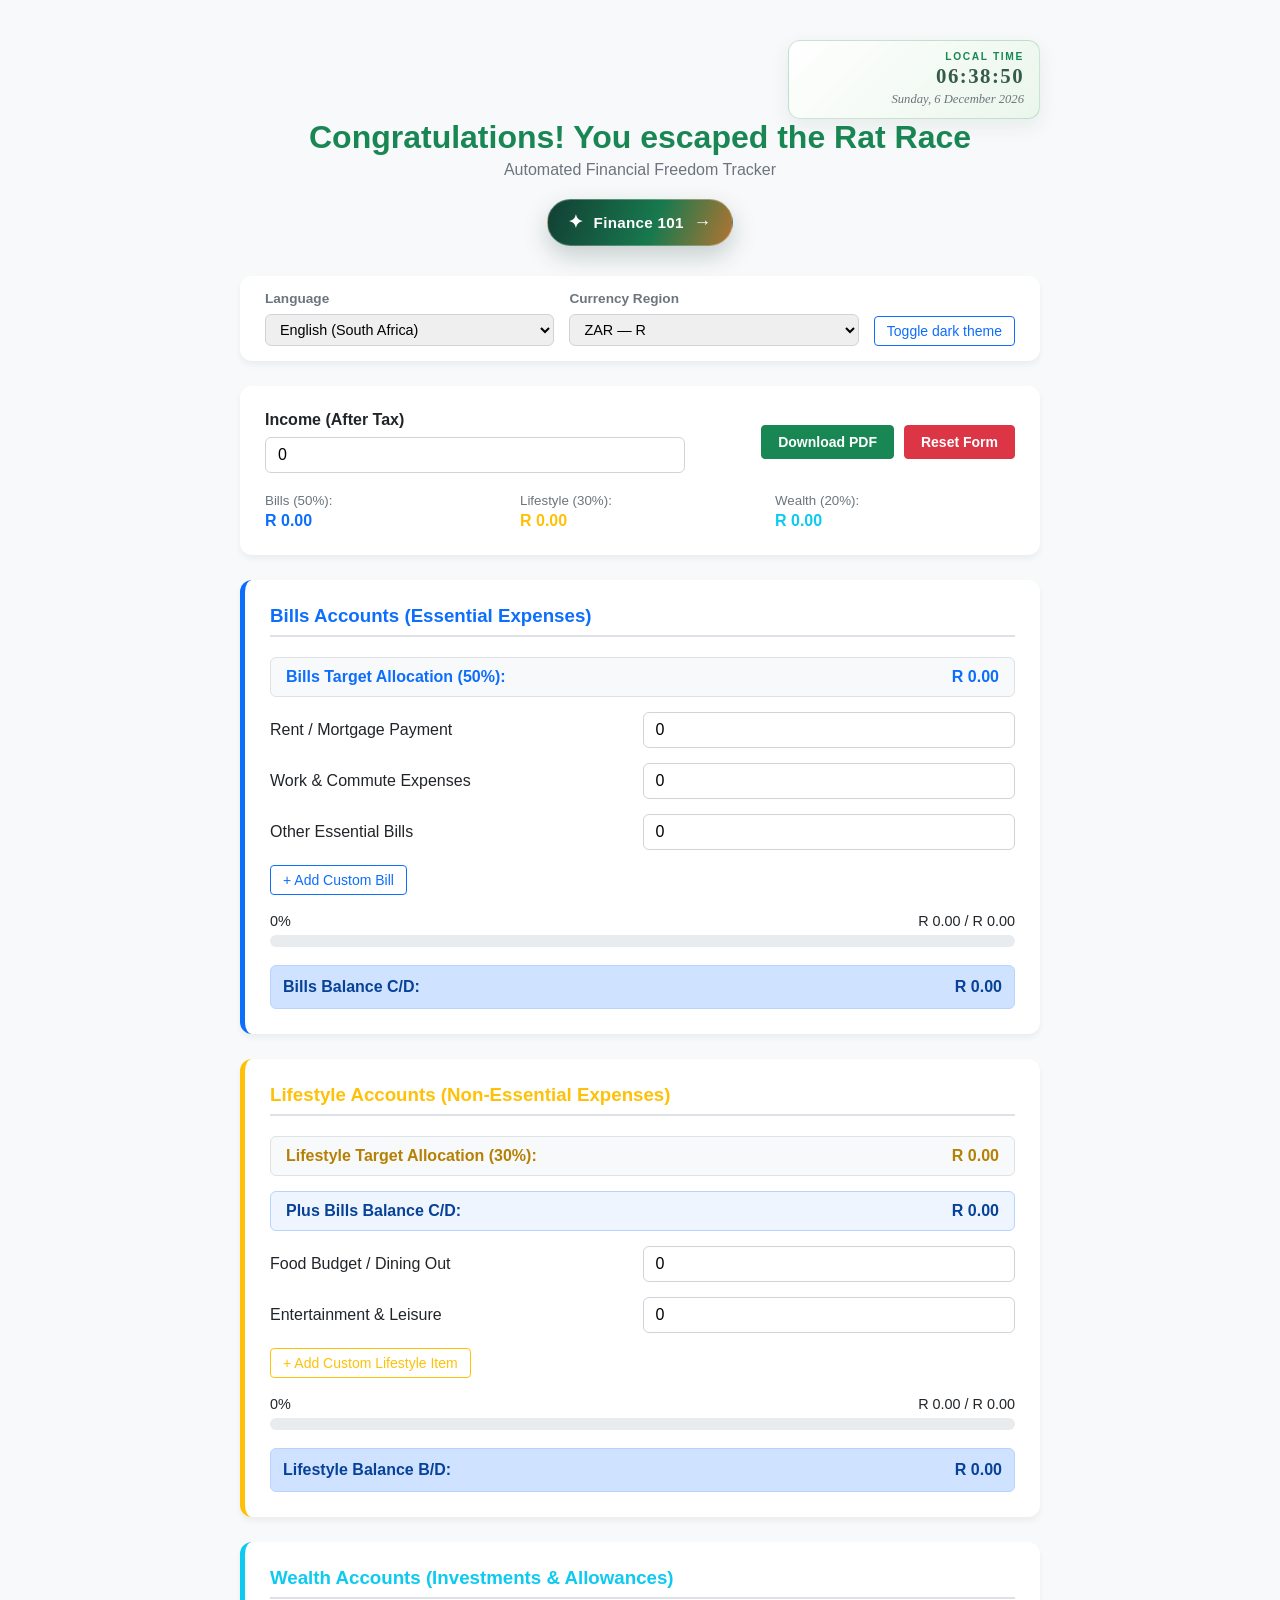
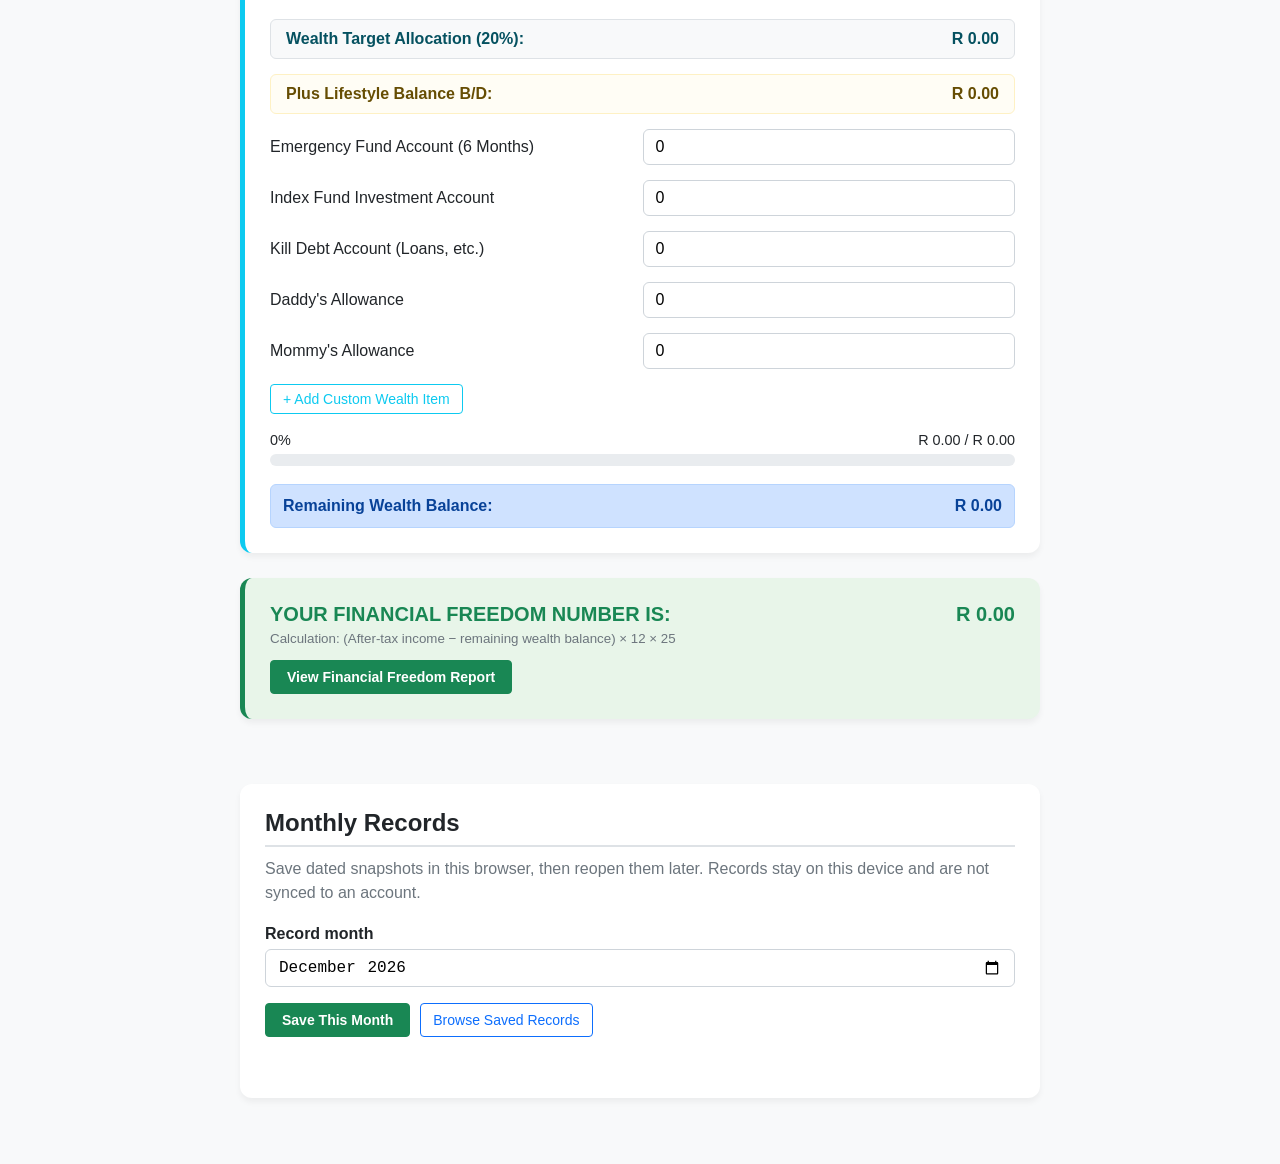
==== commit 998c6168: "Deploy Finance 101 field guide and simulator" ====
--- a/index.html
+++ b/index.html
@@ -107,6 +107,26 @@
     .dark-theme .btn-outline-primary,
     .dark-theme .btn-outline-warning,
     .dark-theme .btn-outline-info { filter: brightness(1.35); }
+    .finance-101-link {
+      display: inline-flex;
+      align-items: center;
+      gap: 10px;
+      margin-top: 20px;
+      padding: 12px 20px;
+      border: 1px solid rgba(255,255,255,0.28);
+      border-radius: 999px;
+      background: linear-gradient(110deg, #123f34, #18794e 58%, #b27432);
+      box-shadow: 0 10px 24px rgba(16, 56, 47, 0.22);
+      color: #fff;
+      font-size: 0.95rem;
+      font-weight: 800;
+      letter-spacing: 0.02em;
+      text-decoration: none;
+      transition: transform 0.2s ease, box-shadow 0.2s ease;
+    }
+    .finance-101-link:hover { transform: translateY(-2px); box-shadow: 0 14px 28px rgba(16, 56, 47, 0.3); }
+    .finance-101-link:focus-visible { outline: 3px solid #d59a50; outline-offset: 3px; }
+    .finance-101-link span { font-size: 1.1rem; }
     .category-progress { margin: 18px 0; }
     .progress-summary { display: flex; justify-content: space-between; gap: 12px; margin-bottom: 6px; font-size: 0.9rem; font-variant-numeric: tabular-nums; }
     .progress-track { height: 12px; overflow: hidden; background: #e9ecef; border-radius: 999px; }
@@ -226,6 +246,9 @@
       </div>
       <h1 id="mainTitle" class="text-success" style="font-weight: 800; margin-bottom: 5px;">Congratulations! You escaped the Rat Race</h1>
       <p id="subTitle" style="color: #6c757d; margin: 0;">Automated Financial Freedom Tracker</p>
+      <a class="finance-101-link" href="./finance-101.html" aria-label="Explore Finance 101: your financial literacy field guide">
+        <span aria-hidden="true">✦</span> Finance 101 <span aria-hidden="true">→</span>
+      </a>
     </div>
 
     <!-- GLOBAL LOCALIZATION DROPDOWNS -->
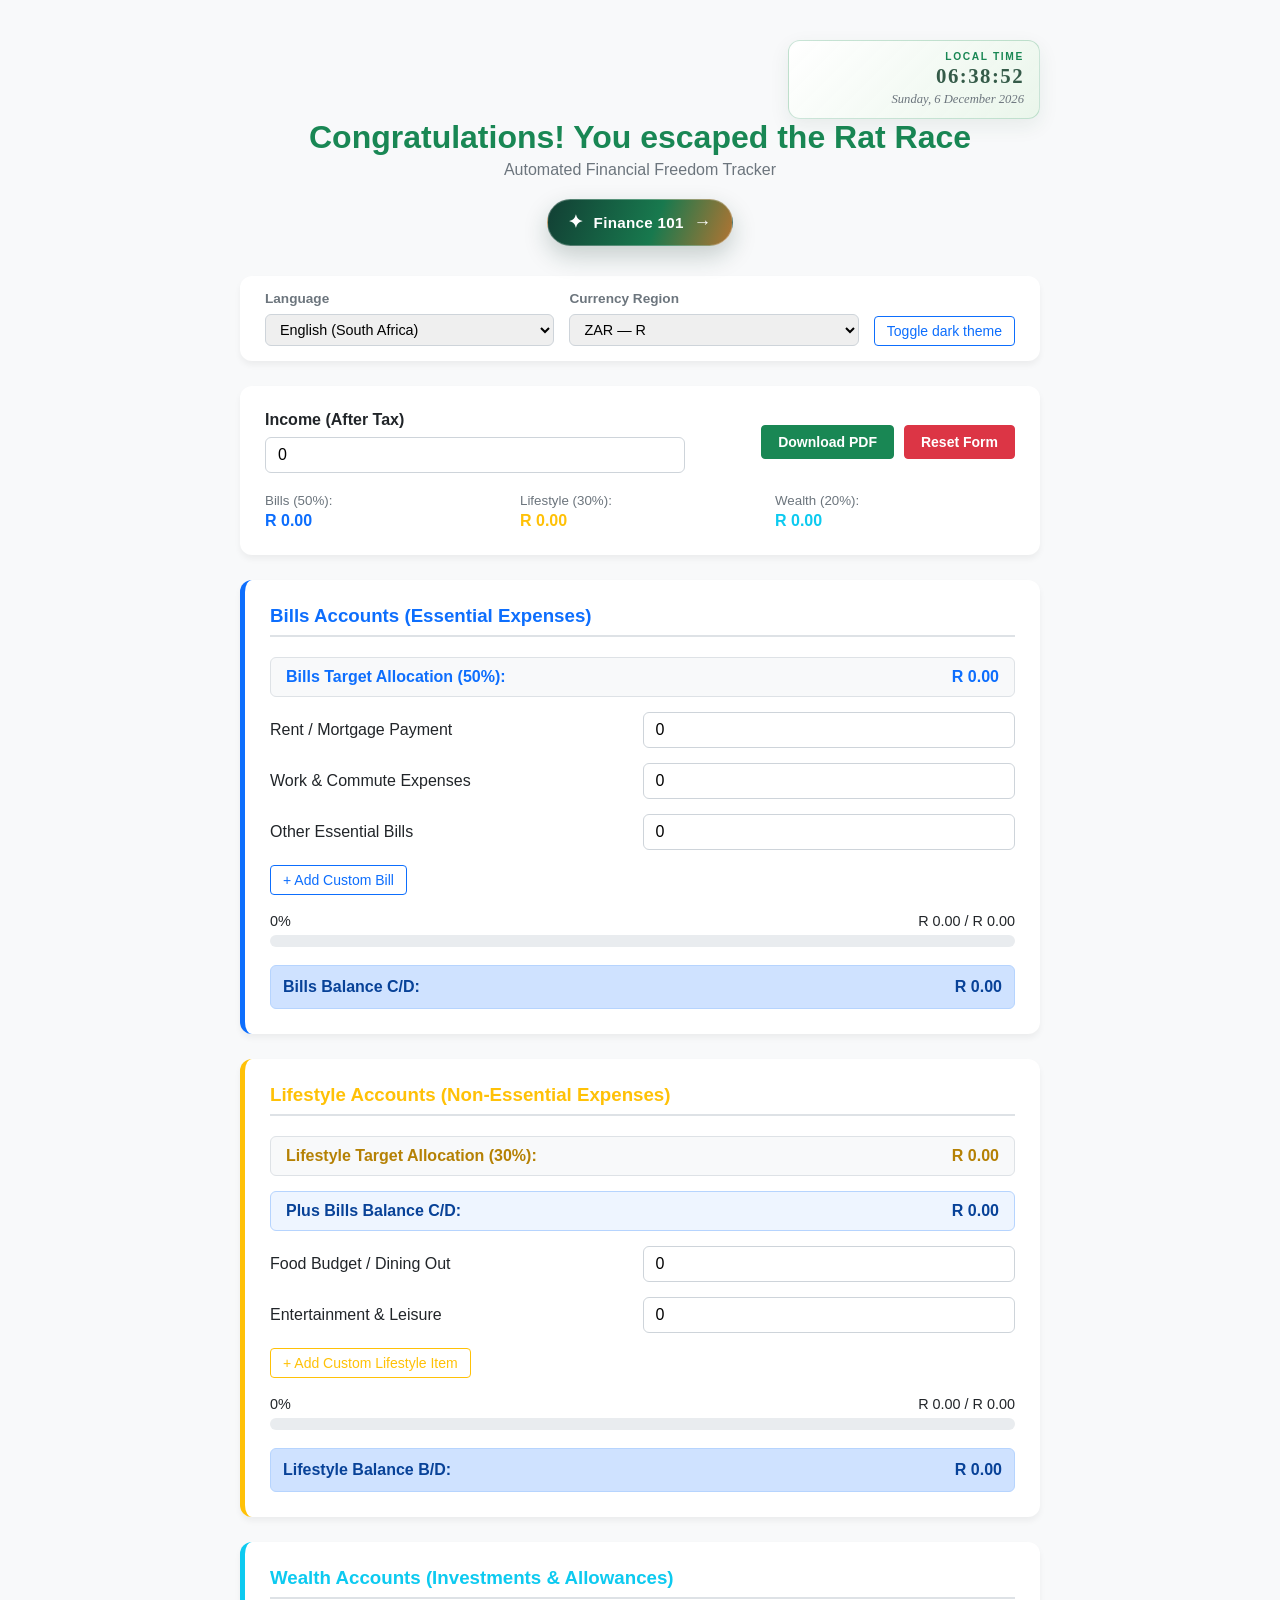
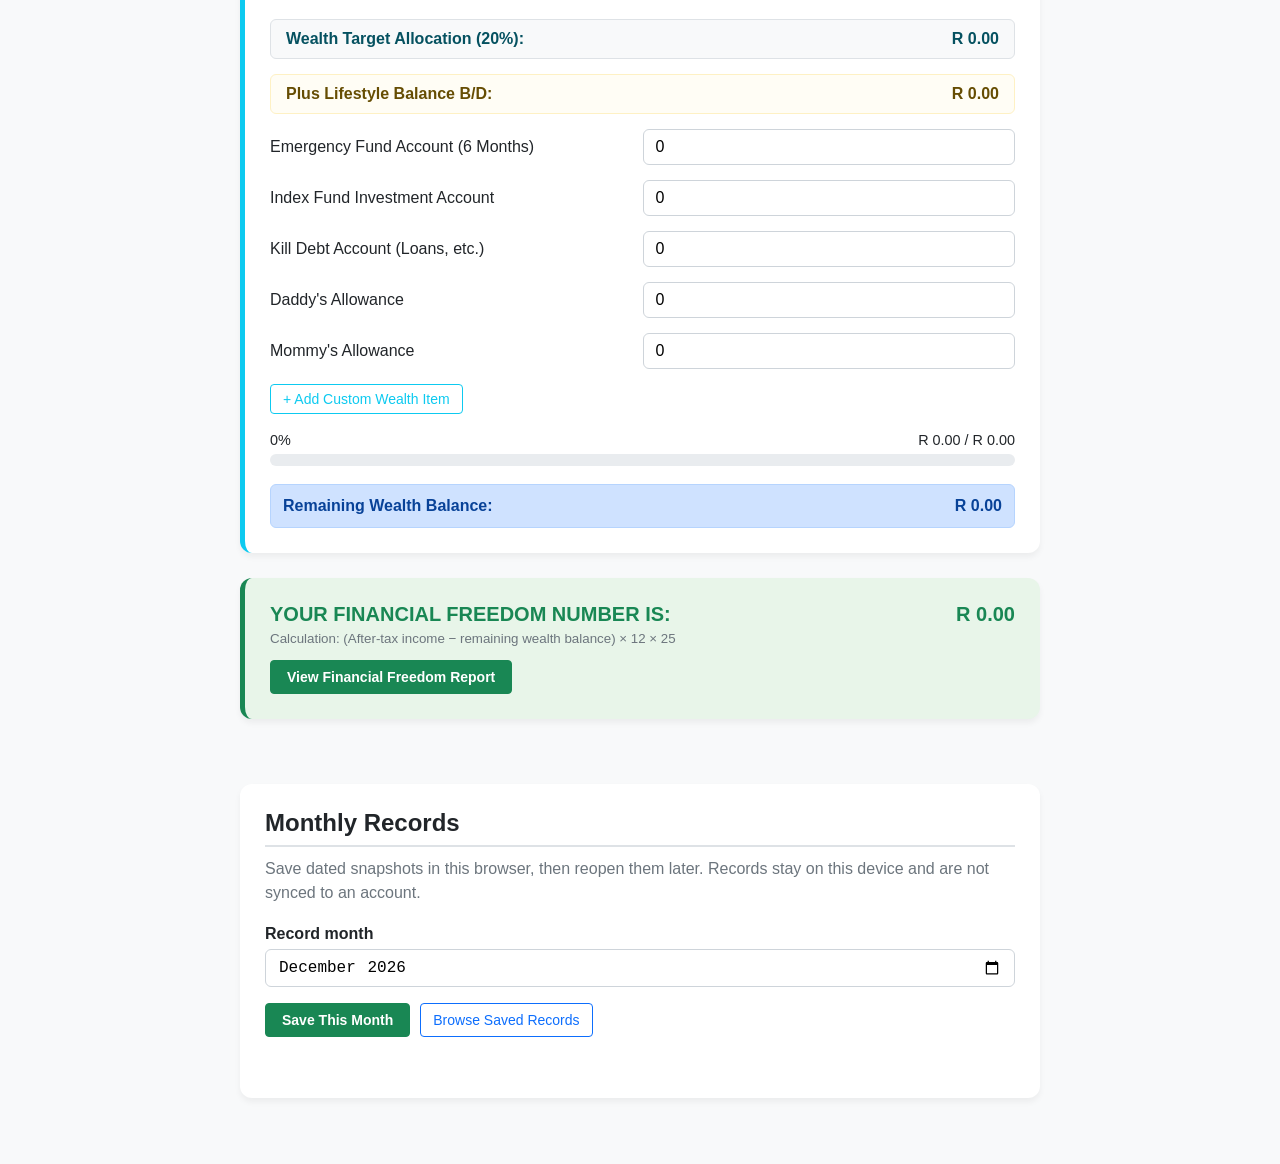
==== commit 9edc6104: "Refactor localization engine and expand 96-term master glossary Fixed language initialization loop a" ====
--- a/index.html
+++ b/index.html
@@ -266,6 +266,8 @@
             <option value="st">Sesotho</option>
             <!-- Major Global Languages -->
             <option value="en-US">English (United States)</option>
+            <option value="en-GB">English (United Kingdom)</option>
+            <option value="en-CA">English (Canada)</option>
             <option value="es">Español (Spanish)</option>
             <option value="fr">Français (French)</option>
             <option value="de">Deutsch (German)</option>
@@ -654,6 +656,6 @@
     <p id="recordsDialogStatus" class="records-status" role="status" aria-live="polite"></p>
   </dialog>
 
-  <script src="app_v2.js?v=20261031-records3"></script>
+  <script src="app_v2.js?v=20261101-international-overrides"></script>
 </body>
 </html>
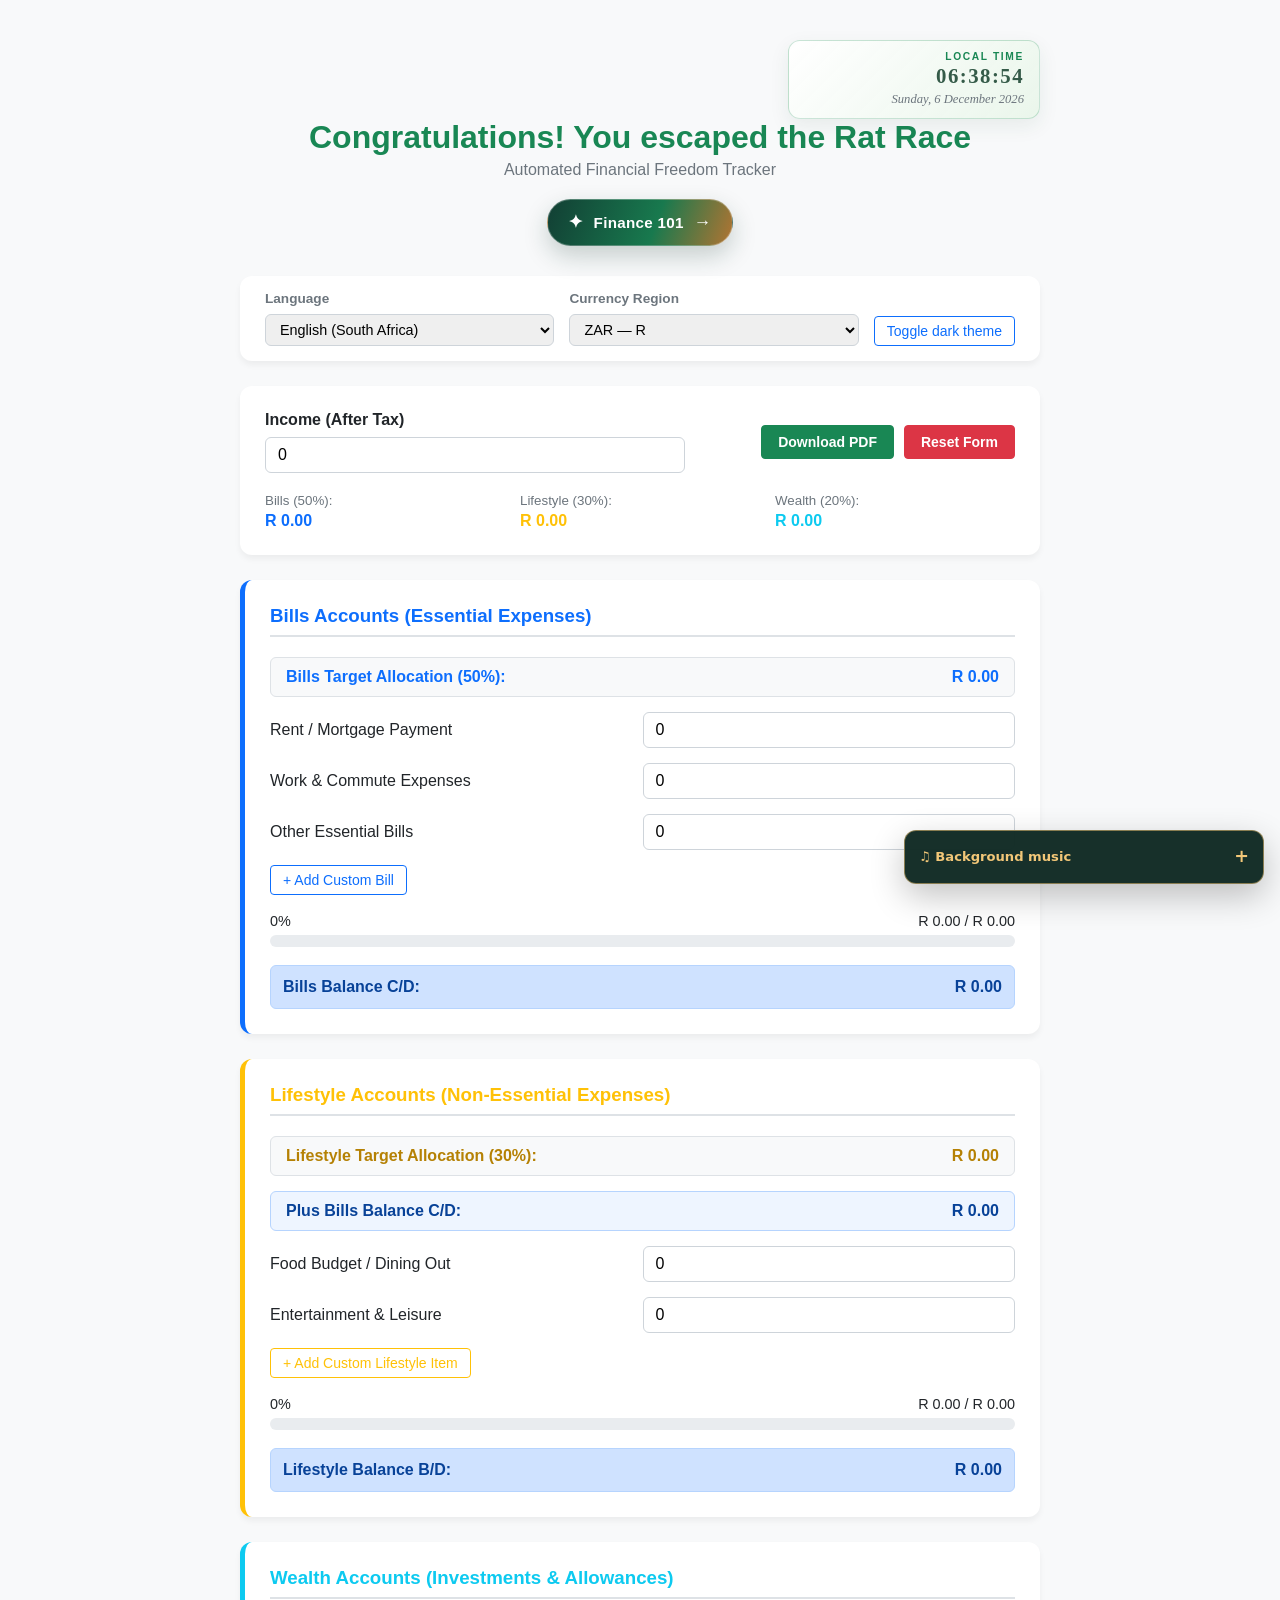
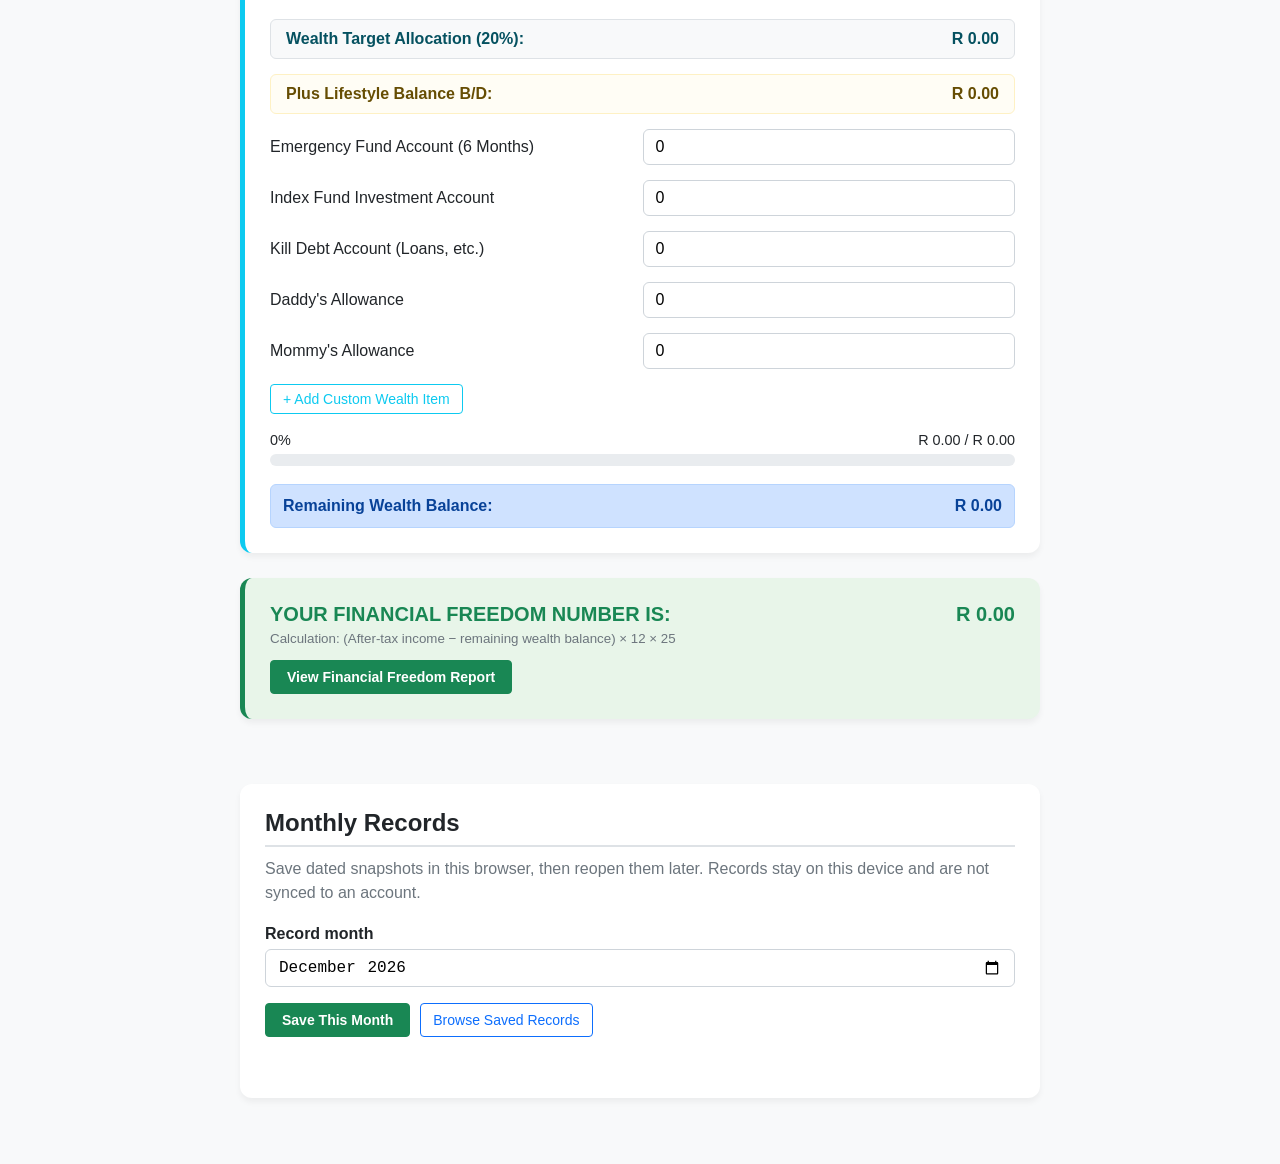
==== commit f9f623f7: "Deploy localized background music engine and 31-track audio asset repository Integrated floating cus" ====
--- a/index.html
+++ b/index.html
@@ -8,6 +8,7 @@
   <link rel="icon" type="image/svg+xml" href="./icon.svg">
   <link rel="apple-touch-icon" sizes="180x180" href="./apple-touch-icon.png">
   <link rel="manifest" href="./site.webmanifest">
+  <link rel="stylesheet" href="./music-player.css">
   <style>
     body { font-family: -apple-system, BlinkMacSystemFont, "Segoe UI", Roboto, Helvetica, Arial, sans-serif; background-color: #f8f9fa; color: #212529; margin: 0; padding: 20px; }
     .container { max-width: 800px; margin: 0 auto; padding: 20px; }
@@ -656,6 +657,20 @@
     <p id="recordsDialogStatus" class="records-status" role="status" aria-live="polite"></p>
   </dialog>
 
+  <details class="background-music-player">
+    <summary>♫ Background music</summary>
+    <label for="backgroundMusicTrack">Choose a song</label>
+    <select id="backgroundMusicTrack" aria-label="Choose a song"></select>
+    <div class="background-music-controls">
+      <button id="backgroundMusicToggle" type="button" aria-pressed="false">Play</button>
+      <label data-volume-label for="backgroundMusicVolume">Volume</label>
+      <input id="backgroundMusicVolume" type="range" min="0" max="1" step="0.01" value="0.35" aria-label="Volume">
+    </div>
+    <audio id="backgroundMusic" preload="none"></audio>
+    <p class="background-music-status" role="status" aria-live="polite">Playback starts when you press play.</p>
+  </details>
+
   <script src="app_v2.js?v=20261101-international-overrides"></script>
+  <script src="./music-player.js?v=20261101-player"></script>
 </body>
 </html>
--- a/music-player.css
+++ b/music-player.css
@@ -0,0 +1,61 @@
+.background-music-player {
+  position: fixed;
+  z-index: 20;
+  right: max(16px, env(safe-area-inset-right));
+  bottom: max(16px, env(safe-area-inset-bottom));
+  width: min(330px, calc(100vw - 32px));
+  padding: 12px 14px;
+  border: 1px solid rgba(232, 189, 115, .55);
+  border-radius: 12px;
+  color: #f5f4ee;
+  background: rgba(16, 42, 36, .97);
+  box-shadow: 0 12px 34px rgba(0, 0, 0, .24);
+  font: 500 .82rem/1.45 Inter, ui-sans-serif, system-ui, -apple-system, BlinkMacSystemFont, "Segoe UI", sans-serif;
+}
+
+.background-music-player summary {
+  display: flex;
+  min-height: 28px;
+  align-items: center;
+  gap: 8px;
+  color: #f2c778;
+  cursor: pointer;
+  font-weight: 750;
+  list-style: none;
+}
+
+.background-music-player summary::-webkit-details-marker { display: none; }
+.background-music-player summary::after { margin-left: auto; content: "+"; font-size: 1.1rem; }
+.background-music-player[open] summary::after { content: "−"; }
+.background-music-player label { display: block; margin: 10px 0 4px; color: #d9e5df; }
+.background-music-player select {
+  width: 100%;
+  min-height: 38px;
+  padding: 6px 9px;
+  border: 1px solid rgba(255,255,255,.28);
+  border-radius: 6px;
+  color: #fff;
+  background: #173c32;
+  font: inherit;
+}
+.background-music-controls { display: flex; align-items: center; gap: 10px; margin-top: 10px; }
+.background-music-controls button {
+  min-width: 82px;
+  min-height: 38px;
+  padding: 6px 12px;
+  border: 0;
+  border-radius: 6px;
+  color: #1b2b24;
+  background: #e8bd73;
+  cursor: pointer;
+  font: inherit;
+  font-weight: 750;
+}
+.background-music-controls button:hover { background: #f0cc8c; }
+.background-music-controls label { margin: 0; white-space: nowrap; }
+.background-music-controls input[type="range"] { width: 100%; min-width: 60px; accent-color: #e8bd73; }
+.background-music-status { min-height: 1.3em; margin: 5px 0 0; color: #bdcfc5; font-size: .73rem; }
+
+@media print {
+  .background-music-player { display: none !important; }
+}
